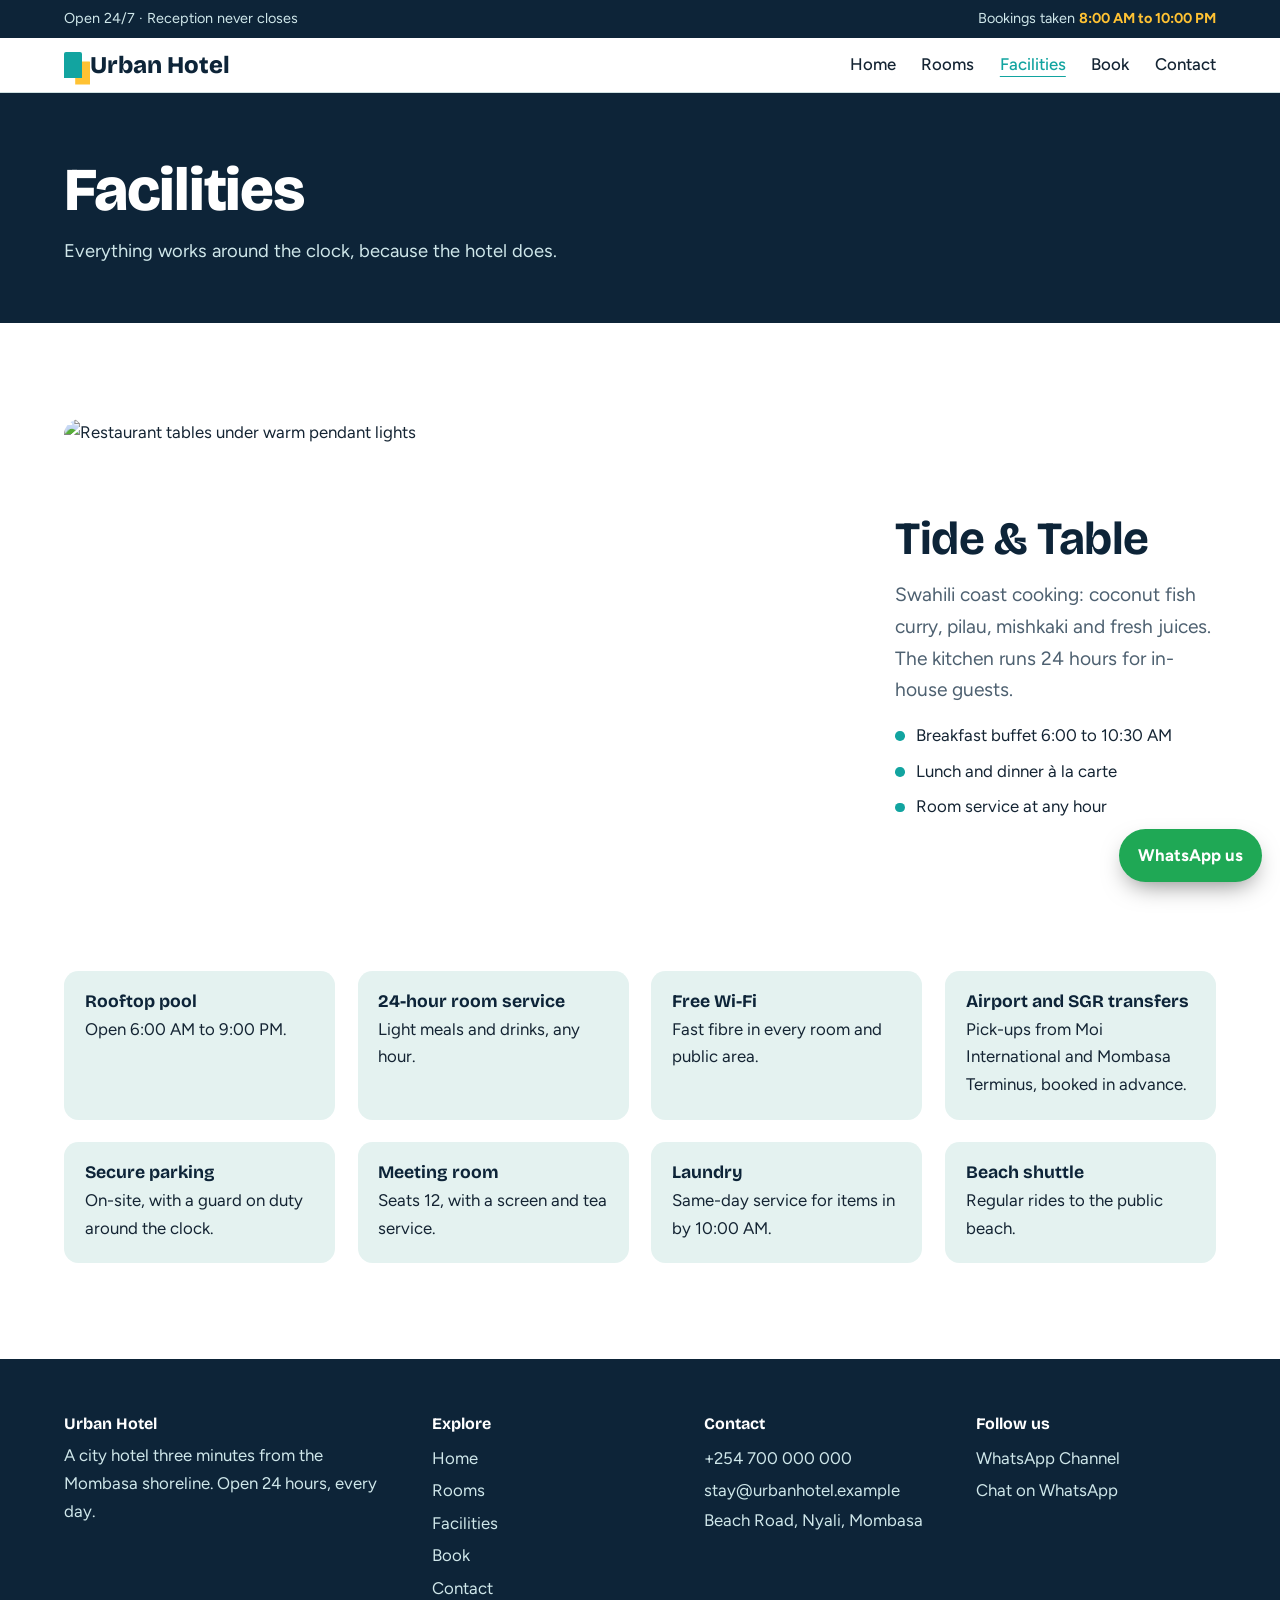
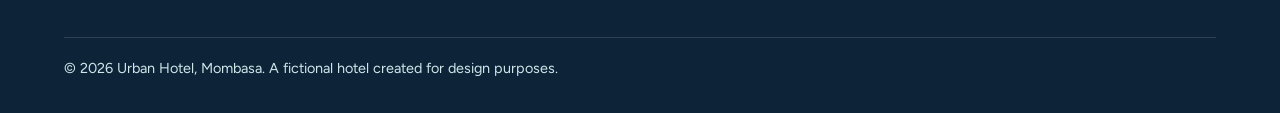
==== facilities.html @ de83ea07 "Version 1" ====
<!DOCTYPE html>
<html lang="en">
  <head>
    <meta charset="utf-8">
    <meta name="viewport" content="width=device-width, initial-scale=1">
<title>Facilities | Urban Hotel Mombasa</title>
<meta name="description" content="Rooftop pool, 24-hour dining, Wi-Fi, airport transfers and parking at Urban Hotel, Mombasa.">
<link rel="preconnect" href="https://fonts.googleapis.com">
<link rel="preconnect" href="https://fonts.gstatic.com" crossorigin>
<link href="https://fonts.googleapis.com/css2?family=Bricolage+Grotesque:wght@500;700;800&family=Figtree:wght@400;500;600;700&display=swap" rel="stylesheet">
<link rel="stylesheet" href="styles.css">
</head>

<body>
<a class="skip" href="#main">Skip to content</a>
<div class="bar">
  <span>Open 24/7 · Reception never closes</span>
  <span>Bookings taken <b>8:00 AM to 10:00 PM</b>
  </span>
</div>
<header class="nav">
  <a class="logo" href="index.html">
    <i></i>Urban Hotel</a>
<button class="mbtn" aria-expanded="false" aria-controls="menu">Menu</button>
<nav id="menu" aria-label="Main">
  <a href="index.html">
    Home
  </a>
  <a href="rooms.html">Rooms</a>
  <a href="facilities.html" aria-current="page">Facilities</a>
  <a href="booking.html">Book</a>
  <a href="contact.html">Contact</a>
</nav>
</header>
<main id="main">
  <div class="page-h">
    <h1>Facilities</h1>
    <p>Everything works around the clock, because the hotel does.</p>
  </div>

<section class="wrap">
  <div class="row2">
    <img src="images/dining-1.svg" alt="Restaurant tables under warm pendant lights" loading="lazy" width="800" height="520">
    <div>
      <h2>Tide &amp; Table</h2>
      <p class="lead">Swahili coast cooking: coconut fish curry, pilau, mishkaki and fresh juices. The kitchen runs 24 hours for in-house guests.</p>
      <ul class="list">
        <li>Breakfast buffet 6:00 to 10:30 AM</li>
        <li>Lunch and dinner à la carte</li>
        <li>Room service at any hour</li>
      </ul>
    </div>
  </div>
<div class="fgrid">
  <div>
    <h3>Rooftop pool</h3>
    <p>Open 6:00 AM to 9:00 PM.</p>
  </div>
  <div>
    <h3>24-hour room service</h3>
    <p>Light meals and drinks, any hour.</p>
  </div>
  <div>
    <h3>Free Wi-Fi</h3>
    <p>Fast fibre in every room and public area.</p>
  </div>
  <div>
    <h3>Airport and SGR transfers</h3>
    <p>Pick-ups from Moi International and Mombasa Terminus, booked in advance.</p>
  </div>
  <div>
    <h3>Secure parking</h3>
    <p>On-site, with a guard on duty around the clock.</p>
  </div>
  <div>
    <h3>Meeting room</h3>
    <p>Seats 12, with a screen and tea service.</p>
  </div>
  <div>
    <h3>Laundry</h3>
    <p>Same-day service for items in by 10:00 AM.</p>
  </div>
  <div>
    <h3>Beach shuttle</h3>
    <p>Regular rides to the public beach.</p>
  </div>
</div>
</section>
</main>
<footer class="foot">
  <div class="g">
    <div>
      <h3>Urban Hotel</h3>
      <p>A city hotel three minutes from the Mombasa shoreline. Open 24 hours, every day.</p>
    </div>
<div>
  <h3>Explore</h3>
  <a href="index.html">Home</a>
  <a href="rooms.html">Rooms</a>
  <a href="facilities.html">Facilities</a>
  <a href="booking.html">Book</a>
  <a href="contact.html">Contact</a>
</div>
<div>
  <h3>Contact</h3>
  <a href="tel:+254700000000">+254 700 000 000</a>
  <a href="mailto:stay@urbanhotel.example">stay@urbanhotel.example</a>
  <span>Beach Road, Nyali, Mombasa</span>
</div>
<div>
  <h3>Follow us</h3>
  <a target="_blank" rel="noopener" href="https://whatsapp.com/channel/REPLACE_WITH_YOUR_CHANNEL_CODE">
    WhatsApp Channel</a>
    <a target="_blank" rel="noopener" href="https://wa.me/254700000000">Chat on WhatsApp</a>
  </div>
</div>
<p class="c">© <span class="yr"></span> Urban Hotel, Mombasa. A fictional hotel created for design purposes.</p>
</footer>
<a class="wfloat" target="_blank" rel="noopener" href="https://wa.me/254700000000?text=Hello%20Urban%20Hotel">
  WhatsApp us</a>
<script src="script.js"></script>
</body>
</html>
---- styles.css ----
:root{--navy:#0d2438;--lagoon:#12a4a0;--glass:#e4f2f0;--sun:#ffc233;--mag:#c2185b;--ink:#142433;--mute:#4d6070;--line:#cfe0e0;
--head:"Bricolage Grotesque",system-ui,sans-serif;--body:"Figtree",system-ui,sans-serif;--pad:clamp(1.25rem,5vw,4.5rem)}
*{box-sizing:border-box;margin:0}html{scroll-behavior:smooth}
body{font:400 1.05rem/1.65 var(--body);color:var(--ink);background:#fff}
img{display:block;max-width:100%}a{color:inherit}
:focus-visible{outline:3px solid var(--sun);outline-offset:3px}
.skip{position:absolute;left:-999px}.skip:focus{left:1rem;top:1rem;background:#fff;padding:.5rem 1rem;z-index:50}
h1,h2,h3{font-family:var(--head);color:var(--navy);line-height:1.1}
h1{font-size:clamp(2.5rem,6vw,5rem);font-weight:800;letter-spacing:-.02em}
h2{font-size:clamp(1.9rem,3.6vw,2.9rem);font-weight:700;letter-spacing:-.01em}
h3{font-size:1.35rem;font-weight:700}
.wrap{padding:clamp(3.5rem,8vw,6rem) var(--pad)}
.narrow{max-width:46rem}.lead{font-size:1.2rem;color:var(--mute);margin-top:.9rem}
 
.bar{background:var(--navy);color:#cfe7ea;font-size:.9rem;padding:.45rem var(--pad);display:flex;justify-content:space-between;gap:1rem;flex-wrap:wrap}
.bar b{color:var(--sun)}
.nav{position:sticky;top:0;z-index:20;display:flex;justify-content:space-between;align-items:center;padding:.8rem var(--pad);background:#fff;border-bottom:1px solid var(--line)}
.logo{font:800 1.5rem var(--head);text-decoration:none;color:var(--navy);display:flex;gap:.5rem;align-items:center}
.logo i{width:1.1rem;height:1.6rem;background:var(--lagoon);border-radius:2px 2px 0 0;box-shadow:.6rem .5rem 0 -.1rem var(--sun)}
#menu{display:flex;gap:1.6rem;align-items:center}#menu a{text-decoration:none;font-weight:500}
#menu a:hover,#menu a[aria-current]{color:var(--lagoon)}
#menu a[aria-current]{text-decoration:underline;text-underline-offset:6px}
.mbtn{display:none;font:inherit;background:none;border:1.5px solid var(--navy);border-radius:.5rem;padding:.3rem .8rem}
 
.btn{display:inline-block;font:700 1rem var(--body);padding:.85rem 1.5rem;border-radius:.6rem;background:var(--sun);color:var(--navy);border:2px solid var(--sun);text-decoration:none;cursor:pointer;transition:transform .15s}
.btn:hover{transform:translateY(-2px)}.btn.alt{background:transparent;color:#fff;border-color:#fff}
.btn.dk{background:var(--navy);color:#fff;border-color:var(--navy)}.btn.wa{background:#1fa855;border-color:#1fa855;color:#fff}
.btn[disabled]{opacity:.5;cursor:not-allowed;transform:none}
 
.hero{position:relative;color:#fff;min-height:82vh;display:flex;align-items:flex-end;padding:6rem var(--pad) 9rem;overflow:hidden;background:var(--navy)}
.hero>img{position:absolute;inset:0;width:100%;height:100%;object-fit:cover}
.hero:before{content:"";position:absolute;inset:0;background:linear-gradient(90deg,rgba(13,36,56,.85),rgba(13,36,56,.15) 70%);z-index:1}
.hero .in{position:relative;z-index:2;max-width:40rem}.hero h1{color:#fff}.hero p{font-size:1.25rem;margin:1.1rem 0 1.8rem}
.hero .row{display:flex;gap:.8rem;flex-wrap:wrap}
.wave{position:absolute;left:0;bottom:-1px;width:200%;height:90px;z-index:2;animation:sway 14s linear infinite}
@keyframes sway{to{transform:translateX(-50%)}}
.page-h{background:var(--navy);color:#fff;padding:4rem var(--pad) 3.5rem}.page-h h1{color:#fff;font-size:clamp(2.2rem,5vw,3.8rem)}.page-h p{color:#cfe7ea;margin-top:.8rem;max-width:40rem;font-size:1.15rem}
 
.quick{margin:-3rem var(--pad) 0;position:relative;z-index:5;background:#fff;border-radius:1rem;padding:1.2rem 1.5rem;box-shadow:0 20px 50px -25px rgba(13,36,56,.5);display:grid;grid-template-columns:repeat(4,1fr);gap:1rem;align-items:end}
.quick label,.f label{display:grid;gap:.3rem;font-weight:600;font-size:.9rem}
input,select,textarea{font:inherit;padding:.7rem .8rem;border:1.5px solid var(--line);border-radius:.5rem;background:#fff;color:var(--ink);width:100%}
 
.facts{display:grid;grid-template-columns:repeat(auto-fit,minmax(14rem,1fr));gap:2rem;margin-top:2.2rem}
.facts div{border-left:4px solid var(--lagoon);padding-left:1rem}.facts b{display:block;font:700 1.15rem var(--head);color:var(--navy)}
.cards{display:grid;grid-template-columns:repeat(auto-fit,minmax(17rem,1fr));gap:1.6rem;margin-top:2.2rem}
.card{border:1px solid var(--line);border-radius:1rem;overflow:hidden;background:#fff}
.card img{aspect-ratio:3/2;object-fit:cover;width:100%}.card .t{padding:1.2rem 1.3rem 1.4rem;display:grid;gap:.5rem}
.price{font:700 1.2rem var(--head);color:var(--mag)}.price small{font:400 .9rem var(--body);color:var(--mute)}
.tint{background:var(--glass)}
.row2{display:grid;grid-template-columns:1fr 1fr;gap:clamp(1.5rem,4vw,4rem);align-items:center}
.row2 img{border-radius:1rem;aspect-ratio:3/2;object-fit:cover;width:100%}.row2.rev>:first-child{order:2}
.list{list-style:none;padding:0;display:grid;gap:.5rem;margin:1rem 0 1.4rem}.list li:before{content:"";display:inline-block;width:.6rem;height:.6rem;background:var(--lagoon);border-radius:50%;margin-right:.7rem}
.rooms-list{display:grid;gap:4rem}
.fgrid{display:grid;grid-template-columns:repeat(auto-fit,minmax(15rem,1fr));gap:1.4rem;margin-top:2rem}
.fgrid div{background:var(--glass);border-radius:.9rem;padding:1.3rem}.fgrid h3{font-size:1.1rem;margin-bottom:.3rem}
 
.wa-box{background:var(--navy);color:#fff;border-radius:1.2rem;padding:clamp(1.8rem,4vw,3rem);display:grid;grid-template-columns:1.3fr 1fr;gap:2rem;align-items:center}
.wa-box h2{color:#fff}.wa-box p{color:#cfe7ea;margin:.7rem 0 0}.wa-box .col{display:grid;gap:.8rem}
 
.status{display:inline-flex;gap:.6rem;align-items:center;padding:.5rem 1rem;border-radius:999px;font-weight:600;background:#fff;color:var(--navy)}
.status:before{content:"";width:.7rem;height:.7rem;border-radius:50%;background:#999}.status.open:before{background:#1fa855}.status.closed:before{background:#d8412f}
.bk{display:grid;grid-template-columns:1.2fr 1fr;gap:2.5rem;align-items:start}
.f{display:grid;grid-template-columns:1fr 1fr;gap:1rem}.f .full{grid-column:1/-1}
.sum{background:var(--glass);border-radius:.8rem;padding:1rem 1.2rem;display:grid;gap:.3rem}.sum b{font:700 1.4rem var(--head);color:var(--navy)}
.err{color:#b3261e;font-weight:600}
.pay{background:var(--navy);color:#fff;border-radius:1rem;padding:1.6rem;position:sticky;top:5.5rem}
.pay h3{color:#fff}.pay dl{display:grid;gap:.8rem;margin:1.2rem 0}.pay dt{font-size:.85rem;color:#9fc5cc}
.pay dd{display:flex;justify-content:space-between;gap:.8rem;font-weight:600;align-items:center;margin:0}
.cp{font:600 .8rem var(--body);background:transparent;border:1.5px solid var(--sun);color:var(--sun);border-radius:.4rem;padding:.25rem .65rem;cursor:pointer}
.steps{list-style:none;padding:0;display:grid;gap:.9rem;counter-reset:s;margin-top:1.4rem}
.steps li{counter-increment:s;display:flex;gap:.9rem}.steps li:before{content:counter(s);flex:none;width:2rem;height:2rem;border-radius:50%;background:var(--sun);color:var(--navy);font-weight:800;display:grid;place-items:center}
.done{background:var(--glass);border:2px solid var(--lagoon);border-radius:1rem;padding:1.5rem;display:grid;gap:.8rem}
.map iframe{width:100%;height:100%;min-height:24rem;border:0;border-radius:1rem}
table{border-collapse:collapse;width:100%;max-width:26rem}td{padding:.5rem 0;border-bottom:1px solid var(--line)}td:last-child{text-align:right;font-weight:600}
.foot{background:var(--navy);color:#cfe7ea;padding:3.5rem var(--pad) 2rem}.foot .g{display:grid;grid-template-columns:1.4fr 1fr 1fr 1fr;gap:2rem}
.foot h3{color:#fff;font-size:1rem;margin-bottom:.6rem}.foot a{display:block;text-decoration:none;padding:.15rem 0}.foot a:hover{color:var(--sun)}
.foot .c{margin-top:2rem;padding-top:1.2rem;border-top:1px solid #ffffff22;font-size:.9rem}
.wfloat{position:fixed;right:1.1rem;bottom:1.1rem;z-index:30;background:#1fa855;color:#fff;text-decoration:none;font-weight:700;padding:.8rem 1.2rem;border-radius:999px;box-shadow:0 10px 25px -8px rgba(0,0,0,.5)}
@media(max-width:860px){.mbtn{display:block}#menu{display:none;position:absolute;top:100%;left:0;right:0;background:#fff;flex-direction:column;align-items:flex-start;padding:1rem var(--pad) 1.5rem;border-bottom:1px solid var(--line)}#menu.open{display:flex}
.quick,.row2,.bk,.wa-box,.foot .g{grid-template-columns:1fr}.row2.rev>:first-child{order:0}.pay{position:static}.f{grid-template-columns:1fr}}
@media(prefers-reduced-motion:reduce){*{animation:none!important;transition:none!important;scroll-behavior:auto!important}}
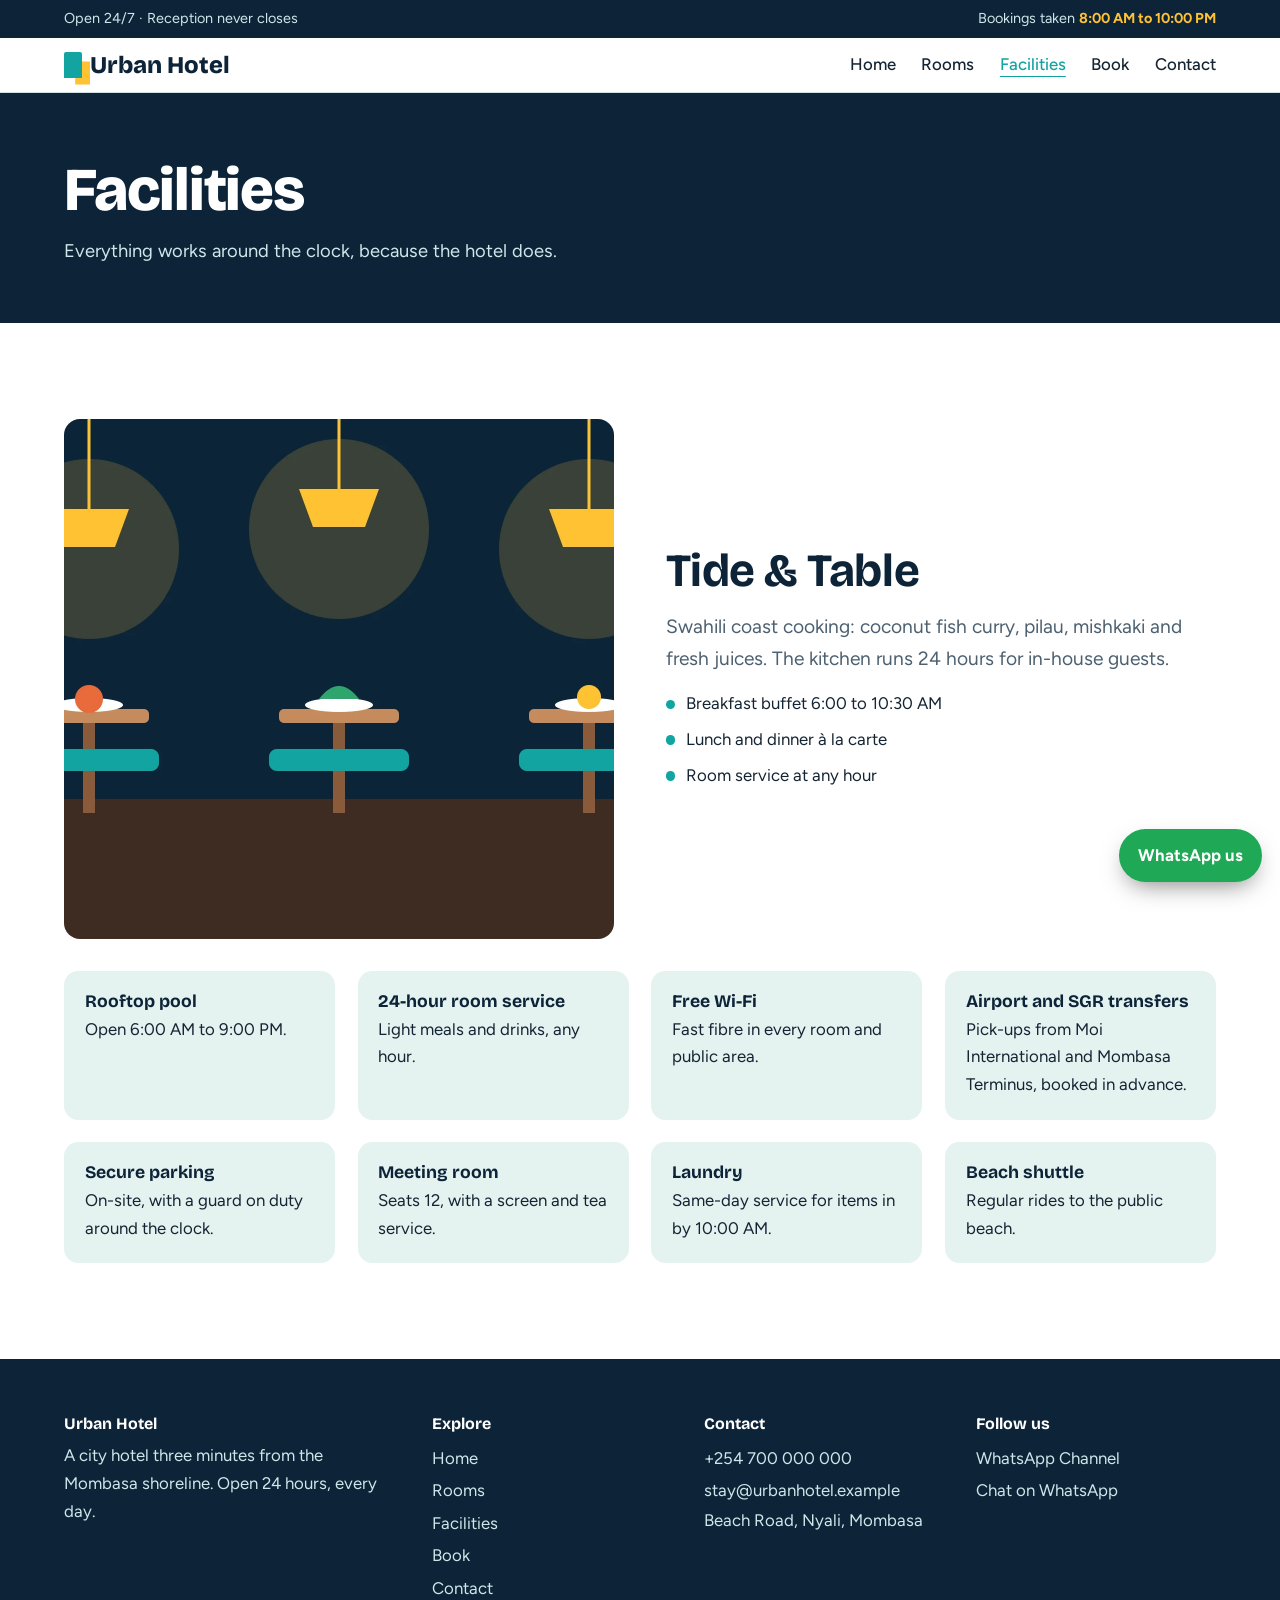
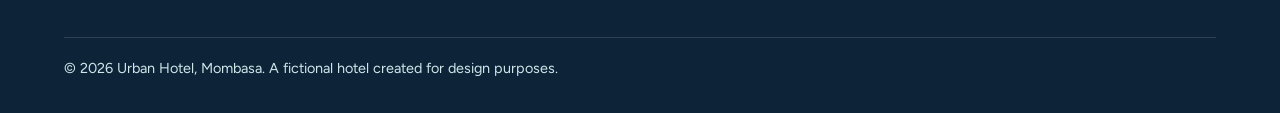
==== commit 1127acf5: "Version 2" ====
--- a/facilities.html
+++ b/facilities.html
@@ -40,7 +40,7 @@
 
 <section class="wrap">
   <div class="row2">
-    <img src="images/dining-1.svg" alt="Restaurant tables under warm pendant lights" loading="lazy" width="800" height="520">
+    <img src="dining-1.webp" alt="Restaurant tables under warm pendant lights" loading="lazy" width="800" height="520">
     <div>
       <h2>Tide &amp; Table</h2>
       <p class="lead">Swahili coast cooking: coconut fish curry, pilau, mishkaki and fresh juices. The kitchen runs 24 hours for in-house guests.</p>
